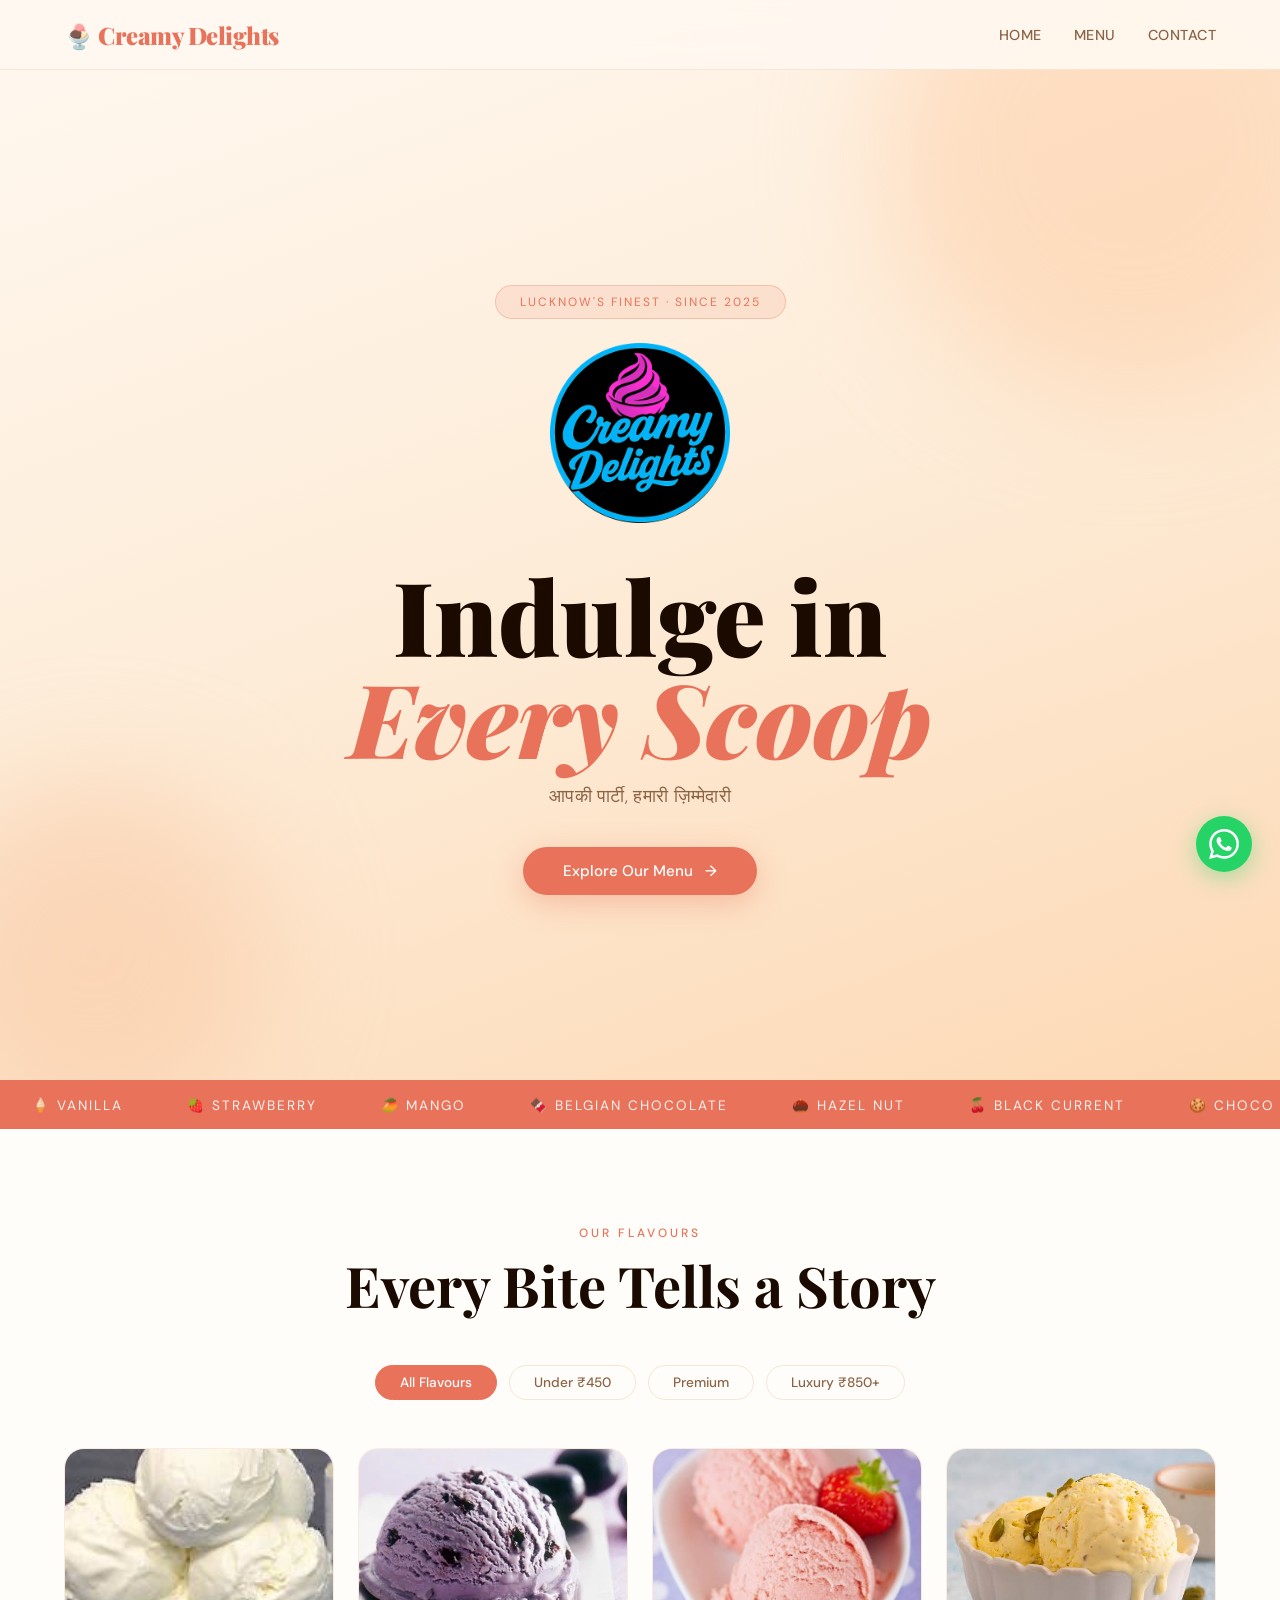
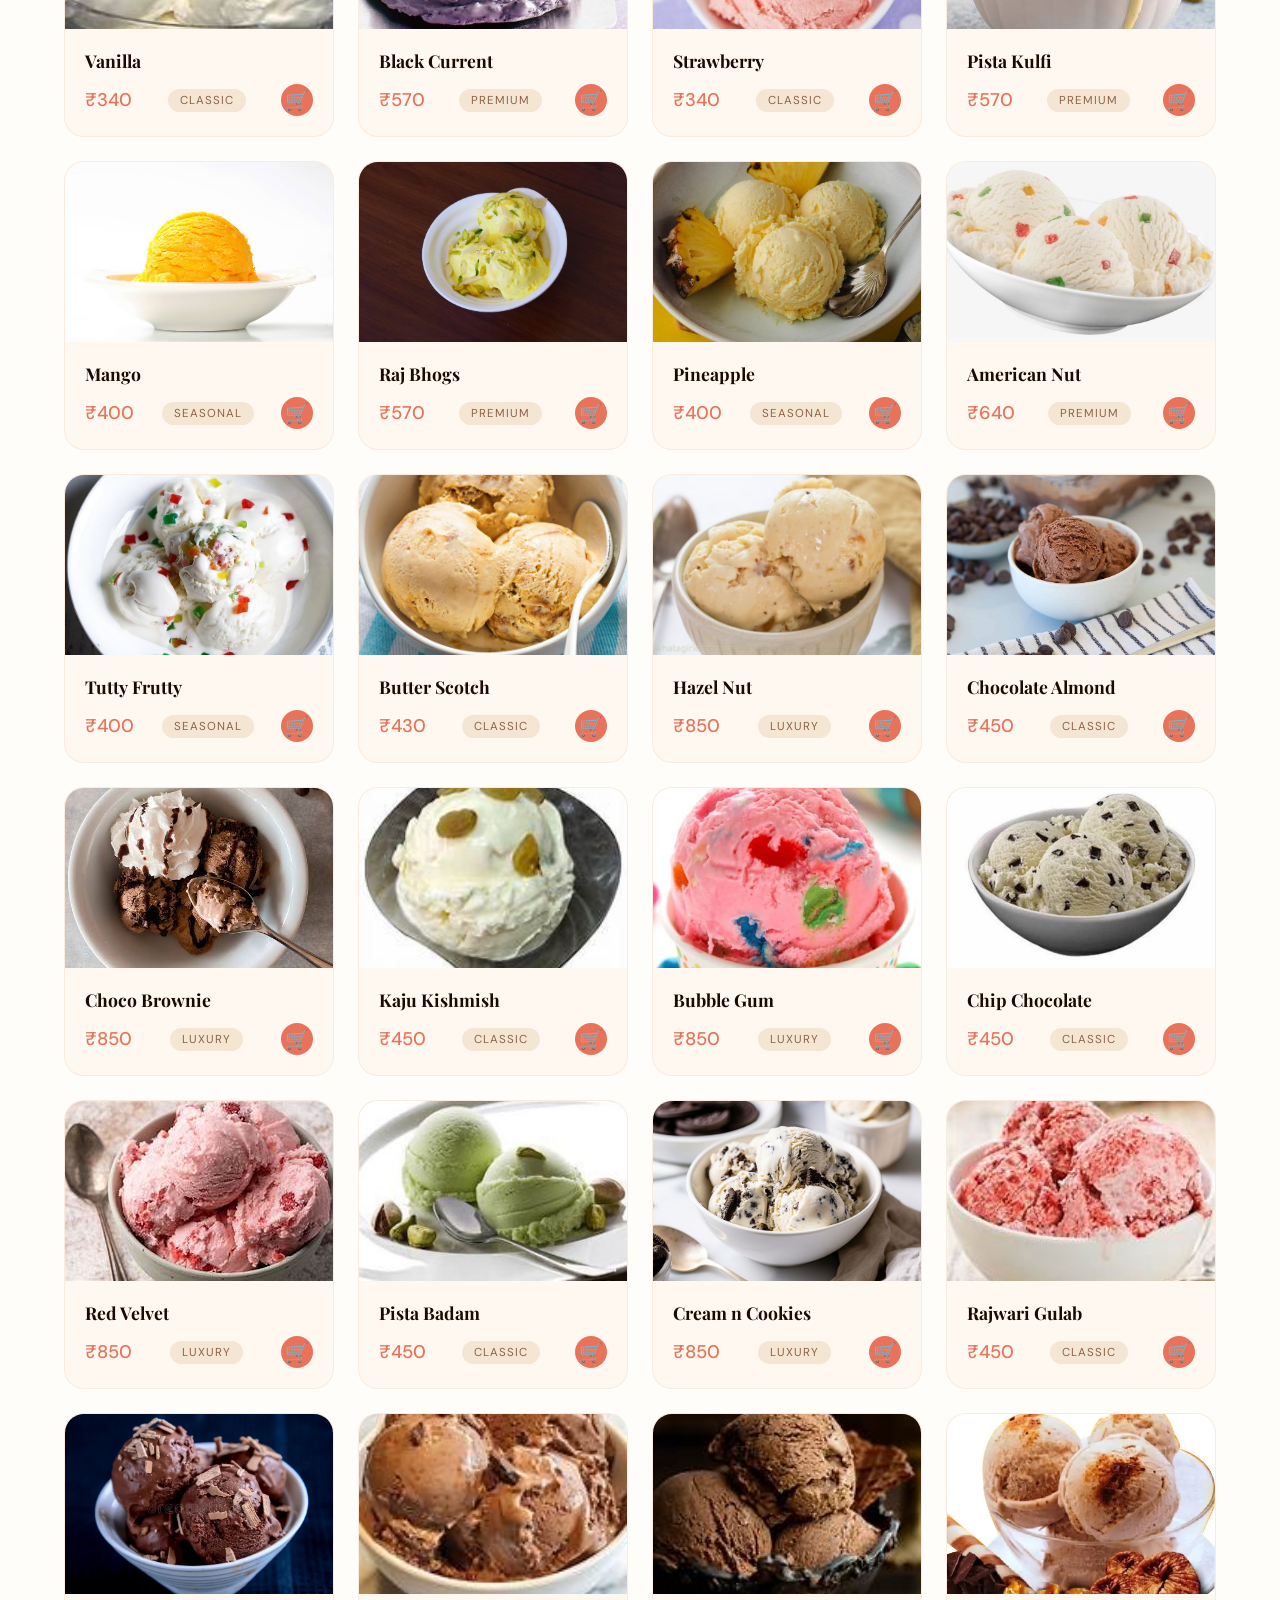
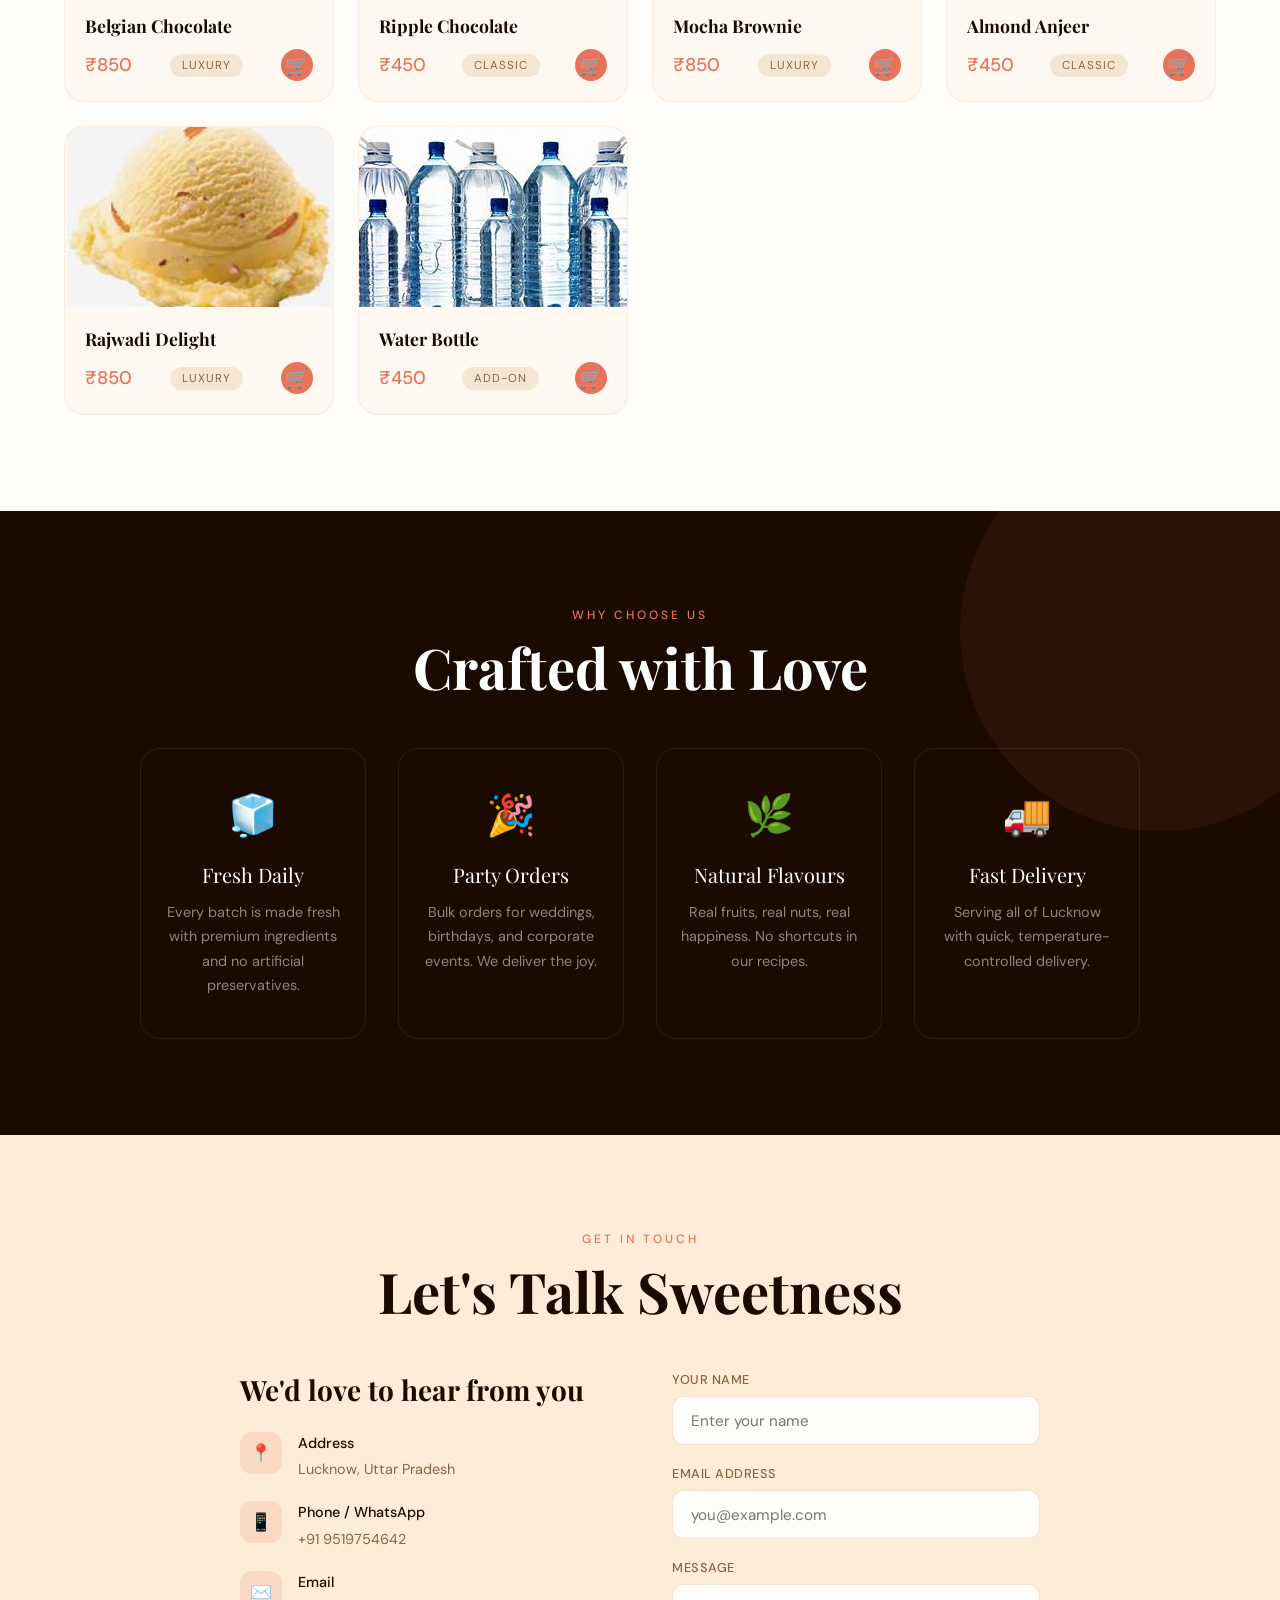
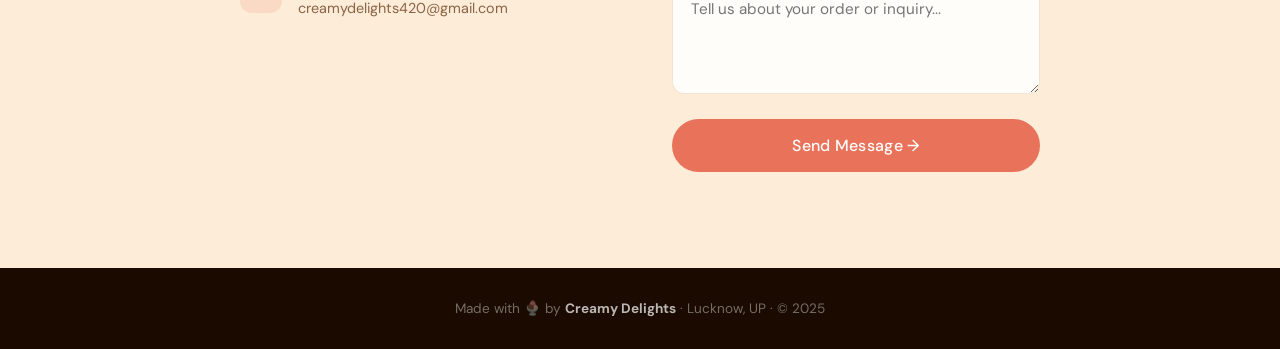
==== creamy_delights_website.html @ 6dd1a3fa "issue-fix" ====
<!DOCTYPE html>
<html lang="hi">

<head>
  <meta charset="UTF-8">
  <meta name="viewport" content="width=device-width, initial-scale=1.0">
  <title>Creamy Delights</title>
  <link
    href="https://fonts.googleapis.com/css2?family=Playfair+Display:wght@400;700;900&family=DM+Sans:wght@300;400;500&display=swap"
    rel="stylesheet">
  <style>
    * {
      margin: 0;
      padding: 0;
      box-sizing: border-box
    }

    :root {
      --cream: #FFF8F0;
      --blush: #FDECD8;
      --rose: #E8735A;
      --deep: #1A0A00;
      --gold: #C97B3F;
      --soft: #F5E6D3;
      --muted: #8B6347;
      --white: #FFFDF9;
    }

    html {
      scroll-behavior: smooth
    }

    body {
      font-family: 'DM Sans', sans-serif;
      background: var(--cream);
      color: var(--deep);
      overflow-x: hidden
    }

    /* NAV */
    nav {
      position: fixed;
      top: 0;
      left: 0;
      right: 0;
      z-index: 100;
      padding: 0 5%;
      background: rgba(255, 248, 240, 0.92);
      backdrop-filter: blur(12px);
      border-bottom: 1px solid rgba(201, 123, 63, 0.15);
      display: flex;
      align-items: center;
      justify-content: space-between;
      height: 70px;
      transition: .3s
    }

    .nav-logo {
      font-family: 'Playfair Display', serif;
      font-size: 1.5rem;
      font-weight: 900;
      color: var(--rose);
      letter-spacing: -0.5px
    }

    .nav-logo span {
      color: var(--gold)
    }

    .nav-links {
      display: flex;
      gap: 2rem;
      list-style: none
    }

    .nav-links a {
      text-decoration: none;
      color: var(--muted);
      font-size: .9rem;
      font-weight: 500;
      letter-spacing: .5px;
      text-transform: uppercase;
      transition: .2s;
      position: relative
    }

    .nav-links a::after {
      content: '';
      position: absolute;
      bottom: -4px;
      left: 0;
      width: 0;
      height: 2px;
      background: var(--rose);
      transition: .3s
    }

    .nav-links a:hover::after {
      width: 100%
    }

    .nav-links a:hover {
      color: var(--rose)
    }

    .burger {
      display: none;
      flex-direction: column;
      gap: 5px;
      cursor: pointer;
      padding: 4px
    }

    .burger .menu-toggle {
      font-size: 24px;
    }

    /* HERO */
    .hero {
      min-height: 120vh;
      display: flex;
      align-items: center;
      justify-content: center;
      position: relative;
      overflow: hidden;
      background: linear-gradient(160deg, var(--cream) 0%, var(--blush) 50%, #FDD9B5 100%)
    }

    .logo-img {
      height: 180px;
      width: 180px;
    }

    .hero-blob {
      position: absolute;
      border-radius: 50%;
      filter: blur(60px);
      opacity: .5;
      pointer-events: none
    }

    .blob1 {
      width: 500px;
      height: 500px;
      background: #FECBA1;
      top: -100px;
      right: -100px
    }

    .blob2 {
      width: 350px;
      height: 350px;
      background: #F9C5A0;
      bottom: -50px;
      left: -80px
    }

    .hero-content {
      text-align: center;
      position: relative;
      top: 50px;
      z-index: 2;
      padding: 2rem
    }

    .menu-img {
      height: 180px;
      width: 100%;
      object-fit: cover;
      object-position: center;
    }

    .hero-badge {
      display: inline-block;
      background: rgba(232, 115, 90, .12);
      border: 1px solid rgba(232, 115, 90, .3);
      color: var(--rose);
      font-size: .75rem;
      letter-spacing: 2px;
      text-transform: uppercase;
      padding: .5rem 1.5rem;
      border-radius: 50px;
      margin-bottom: 1.5rem
    }

    .hero h1 {
      font-family: 'Playfair Display', serif;
      font-size: clamp(3rem, 8vw, 6.5rem);
      font-weight: 900;
      line-height: 1;
      color: var(--deep);
      margin-bottom: 1rem
    }

    .hero h1 em {
      color: var(--rose);
      font-style: italic
    }

    .hero-tagline {
      font-size: 1.1rem;
      color: var(--muted);
      margin-bottom: 2.5rem;
      font-weight: 300;
      letter-spacing: .3px
    }

    .hero-cta {
      display: inline-flex;
      align-items: center;
      gap: .75rem;
      background: var(--rose);
      color: #fff;
      padding: .9rem 2.5rem;
      border-radius: 50px;
      text-decoration: none;
      font-weight: 500;
      font-size: .95rem;
      transition: .3s;
      box-shadow: 0 8px 30px rgba(232, 115, 90, .35)
    }

    .hero-cta:hover {
      transform: translateY(-2px);
      box-shadow: 0 12px 40px rgba(232, 115, 90, .45)
    }

    .hero-cta .arrow {
      transition: .3s
    }

    .hero-cta:hover .arrow {
      transform: translateX(4px)
    }

    .hero-icon {
      font-size: 5rem;
      margin-bottom: 1rem;
      display: block
    }

    /* SCROLL MARQUEE */
    .marquee-wrap {
      background: var(--rose);
      padding: 14px 0;
      overflow: hidden;
      white-space: nowrap
    }

    .marquee-track {
      display: inline-block;
      animation: marquee 20s linear infinite
    }

    .marquee-track span {
      color: #fff;
      font-size: .85rem;
      letter-spacing: 2px;
      text-transform: uppercase;
      margin: 0 2rem;
      opacity: .9
    }

    @keyframes marquee {
      0% {
        transform: translateX(0)
      }

      100% {
        transform: translateX(-50%)
      }
    }

    /* SECTION HEADERS */
    .section-header {
      text-align: center;
      margin-bottom: 3rem;
      padding: 0 1rem
    }

    .section-label {
      font-size: .75rem;
      letter-spacing: 3px;
      text-transform: uppercase;
      color: var(--rose);
      font-weight: 500;
      margin-bottom: .75rem;
      display: block
    }

    .section-title {
      font-family: 'Playfair Display', serif;
      font-size: clamp(2rem, 5vw, 3.5rem);
      font-weight: 700;
      color: var(--deep);
      line-height: 1.15
    }

    /* MENU */
    .menu-section {
      padding: 6rem 5%;
      background: var(--white)
    }

    .price-filter {
      display: flex;
      gap: .75rem;
      justify-content: center;
      flex-wrap: wrap;
      margin-bottom: 3rem
    }

    .filter-btn {
      padding: .5rem 1.5rem;
      border-radius: 50px;
      border: 1.5px solid var(--soft);
      background: transparent;
      cursor: pointer;
      font-family: 'DM Sans', sans-serif;
      font-size: .85rem;
      color: var(--muted);
      transition: .25s;
      font-weight: 500
    }

    .filter-btn.active,
    .filter-btn:hover {
      background: var(--rose);
      border-color: var(--rose);
      color: #fff
    }

    .menu-grid {
      display: grid;
      grid-template-columns: repeat(auto-fill, minmax(240px, 1fr));
      gap: 1.5rem
    }

    .menu-card {
      background: var(--cream);
      border-radius: 20px;
      overflow: hidden;
      transition: .35s;
      border: 1px solid rgba(201, 123, 63, .1);
      cursor: pointer;
      position: relative
    }

    .menu-card:hover {
      transform: translateY(-6px);
      box-shadow: 0 20px 50px rgba(26, 10, 0, .1);
      border-color: rgba(232, 115, 90, .3)
    }

    .card-img {
      width: 100%;
      height: 180px;
      object-fit: cover;
      display: block;
      background: linear-gradient(135deg, var(--blush), #FECBA1)
    }

    .card-img-placeholder {
      width: 100%;
      height: 180px;
      display: flex;
      align-items: center;
      justify-content: center;
      font-size: 4rem;
      background: linear-gradient(135deg, var(--blush), #FECBA1)
    }

    .card-body {
      padding: 1.25rem
    }

    .card-name {
      font-family: 'Playfair Display', serif;
      font-size: 1.1rem;
      font-weight: 700;
      color: var(--deep);
      margin-bottom: .35rem
    }

    .card-footer {
      display: flex;
      align-items: center;
      justify-content: space-between;
      margin-top: .75rem
    }

    .card-price {
      font-size: 1.15rem;
      font-weight: 500;
      color: var(--rose)
    }

    .card-tag {
      font-size: .72rem;
      letter-spacing: 1px;
      text-transform: uppercase;
      color: var(--muted);
      padding: .25rem .75rem;
      background: var(--soft);
      border-radius: 20px
    }

    .add-btn {
      width: 32px;
      height: 32px;
      border-radius: 50%;
      background: var(--rose);
      border: none;
      cursor: pointer;
      display: flex;
      align-items: center;
      justify-content: center;
      color: #fff;
      font-size: 1.2rem;
      transition: .2s;
      flex-shrink: 0
    }

    .add-btn:hover {
      background: var(--gold);
      transform: scale(1.1)
    }

    /* WHY US */
    .why-section {
      padding: 6rem 5%;
      background: var(--deep);
      position: relative;
      overflow: hidden
    }

    .why-section::before {
      content: '';
      position: absolute;
      top: -80px;
      right: -80px;
      width: 400px;
      height: 400px;
      border-radius: 50%;
      background: rgba(232, 115, 90, .08)
    }

    .why-grid {
      display: grid;
      grid-template-columns: repeat(auto-fit, minmax(220px, 1fr));
      gap: 2rem;
      max-width: 1000px;
      margin: 0 auto
    }

    .why-card {
      text-align: center;
      padding: 2.5rem 1.5rem;
      border: 1px solid rgba(255, 255, 255, .08);
      border-radius: 20px;
      transition: .3s
    }

    .why-card:hover {
      background: rgba(255, 255, 255, .04);
      border-color: rgba(232, 115, 90, .3)
    }

    .why-icon {
      font-size: 2.5rem;
      margin-bottom: 1.25rem;
      display: block
    }

    .why-title {
      font-family: 'Playfair Display', serif;
      font-size: 1.25rem;
      color: #fff;
      margin-bottom: .75rem
    }

    .why-desc {
      font-size: .9rem;
      color: rgba(255, 255, 255, .5);
      line-height: 1.7
    }

    .why-section .section-label {
      color: var(--rose)
    }

    .why-section .section-title {
      color: #fff
    }

    /* CONTACT */
    .contact-section {
      padding: 6rem 5%;
      background: var(--blush)
    }

    .contact-inner {
      max-width: 800px;
      margin: 0 auto;
      display: grid;
      grid-template-columns: 1fr 1fr;
      gap: 4rem;
      align-items: start
    }

    .contact-info h3 {
      font-family: 'Playfair Display', serif;
      font-size: 1.75rem;
      color: var(--deep);
      margin-bottom: 1.5rem
    }

    .contact-item {
      display: flex;
      align-items: flex-start;
      gap: 1rem;
      margin-bottom: 1.25rem
    }

    .contact-icon {
      width: 42px;
      height: 42px;
      border-radius: 12px;
      background: rgba(232, 115, 90, .15);
      display: flex;
      align-items: center;
      justify-content: center;
      font-size: 1.1rem;
      flex-shrink: 0
    }

    .contact-text {
      font-size: .9rem;
      color: var(--muted);
      line-height: 1.6
    }

    .contact-text strong {
      display: block;
      color: var(--deep);
      font-weight: 500;
      margin-bottom: .2rem
    }

    .form-group {
      margin-bottom: 1.25rem
    }

    .form-group label {
      display: block;
      font-size: .8rem;
      letter-spacing: .5px;
      text-transform: uppercase;
      color: var(--muted);
      font-weight: 500;
      margin-bottom: .5rem
    }

    .form-group input,
    .form-group textarea {
      width: 100%;
      padding: .85rem 1.1rem;
      border: 1.5px solid rgba(201, 123, 63, .2);
      border-radius: 12px;
      font-family: 'DM Sans', sans-serif;
      font-size: .95rem;
      background: var(--white);
      color: var(--deep);
      outline: none;
      transition: .2s;
      resize: vertical
    }

    .form-group input:focus,
    .form-group textarea:focus {
      border-color: var(--rose);
      box-shadow: 0 0 0 3px rgba(232, 115, 90, .1)
    }

    .form-group textarea {
      min-height: 110px
    }

    .submit-btn {
      width: 100%;
      padding: 1rem;
      background: var(--rose);
      color: #fff;
      border: none;
      border-radius: 50px;
      font-family: 'DM Sans', sans-serif;
      font-size: 1rem;
      font-weight: 500;
      cursor: pointer;
      transition: .3s;
      letter-spacing: .3px
    }

    .submit-btn:hover {
      background: var(--gold);
      transform: translateY(-1px);
      box-shadow: 0 8px 25px rgba(201, 123, 63, .35)
    }

    /* FOOTER */
    footer {
      background: var(--deep);
      color: rgba(255, 255, 255, .4);
      text-align: center;
      padding: 2rem;
      font-size: .85rem
    }

    footer strong {
      color: rgba(255, 255, 255, .7)
    }

    /* WHATSAPP FLOAT */
    .wa-float {
      position: fixed;
      bottom: 28px;
      right: 28px;
      z-index: 200;
      width: 56px;
      height: 56px;
      border-radius: 50%;
      background: #25D366;
      display: flex;
      align-items: center;
      justify-content: center;
      text-decoration: none;
      box-shadow: 0 6px 25px rgba(37, 211, 102, .4);
      transition: .3s
    }

    .wa-float:hover {
      transform: scale(1.1);
      box-shadow: 0 10px 35px rgba(37, 211, 102, .5)
    }

    .wa-float svg {
      width: 30px;
      height: 30px;
      fill: #fff
    }

    /* MOBILE */
    @media(max-width:768px) {

      .menu-toggle {
        display: block;
        /* show burger */
      }

      .nav-links {
        display: none;
        flex-direction: column;
        background: #111;
        position: absolute;
        top: 80px;
        padding: 10px 0;
        right: 0;
        width: 100%;
        text-align: center;
      }

      /* .nav-links a {
        padding: 4px;
        border-top: 1px solid #222;
      } */

      .nav-links.active {
        display: flex;
        /* show when clicked */
      }

      .burger {
        display: flex
      }

      .nav-links.open {
        display: flex;
        /* show when clicked */
      }

      .menu-img {
        height: 160px;
      }

      .nav-links {
        display: none;
        /* flex-direction: column; */
        background: #fdc18f;
        position: absolute;
        top: 70px;
        padding: 10px 0px;
        right: 0;
        width: 100%;
        text-align: center;
      }

      .card-tag {
        display: none;
      }

      .hero-content {
        top: 10px;
      }

      .hero {
        min-height: 90vh;
      }

      .nav-links a {
        padding: auto;
      }

      .hero h1 {
        font-size: 2.2rem
      }

      .contact-inner {
        grid-template-columns: 1fr;
        gap: 2.5rem
      }

      .logo-img {
        height: 140px;
        width: 140px;
      }

      .menu-grid {
        grid-template-columns: repeat(auto-fill, minmax(160px, 1fr));
        gap: 1rem
      }

      .card-img,
      .card-img-placeholder {
        height: 140px
      }

      .why-grid {
        grid-template-columns: 1fr 1fr
      }
    }

    @media(max-width:480px) {
      .menu-grid {
        grid-template-columns: 1fr 1fr
      }

      .why-grid {
        grid-template-columns: 1fr
      }

      nav {
        padding: 0 4%
      }
    }
  </style>
</head>

<body>

  <!-- NAV -->
  <nav>
    <div class="nav-logo">🍨 Creamy Delights</div>
    <div class="nav-links" id="navLinks">
      <a href="#" onclick="toggleNav()">Home</a>
      <a href="#menu" onclick="toggleNav()">Menu</a>
      <a href="#contact" onclick="toggleNav()">Contact</a>
    </div>
    <div class="burger" id="burger" onclick="toggleNav()">
      <div class="menu-toggle">☰</div>
    </div>
  </nav>

  <!-- HERO -->
  <section class="hero" id="top">
    <div class="hero-blob blob1"></div>
    <div class="hero-blob blob2"></div>
    <div class="hero-content">
      <div class="hero-badge">Lucknow's Finest · Since 2025</div>
      <span class="hero-icon"><img class="logo-img" src="images/logo.png" alt="logo"></span>
      <h1>Indulge in<br><em>Every Scoop</em></h1>
      <p class="hero-tagline">आपकी पार्टी, हमारी ज़िम्मेदारी</p>
      <a href="#menu" class="hero-cta">Explore Our Menu <span class="arrow">→</span></a>
    </div>
  </section>

  <!-- MARQUEE -->
  <div class="marquee-wrap">
    <div class="marquee-track">
      <span>🍦 Vanilla</span><span>🍓 Strawberry</span><span>🥭 Mango</span><span>🍫 Belgian Chocolate</span><span>🌰
        Hazel Nut</span><span>🍒 Black Current</span><span>🍪 Choco Brownie</span><span>✨ Red Velvet</span>
      <span>🍦 Vanilla</span><span>🍓 Strawberry</span><span>🥭 Mango</span><span>🍫 Belgian Chocolate</span><span>🌰
        Hazel Nut</span><span>🍒 Black Current</span><span>🍪 Choco Brownie</span><span>✨ Red Velvet</span>
    </div>
  </div>

  <!-- MENU -->
  <section class="menu-section" id="menu">
    <div class="section-header">
      <span class="section-label">Our Flavours</span>
      <h2 class="section-title">Every Bite Tells a Story</h2>
    </div>
    <div class="price-filter">
      <button class="filter-btn active" onclick="filterMenu('all',this)">All Flavours</button>
      <button class="filter-btn" onclick="filterMenu('budget',this)">Under ₹450</button>
      <button class="filter-btn" onclick="filterMenu('premium',this)">Premium</button>
      <button class="filter-btn" onclick="filterMenu('luxury',this)">Luxury ₹850+</button>
    </div>
    <div class="menu-grid" id="menuGrid"></div>
  </section>

  <!-- WHY -->
  <section class="why-section">
    <div class="section-header">
      <span class="section-label">Why Choose Us</span>
      <h2 class="section-title">Crafted with Love</h2>
    </div>
    <div class="why-grid">
      <div class="why-card"><span class="why-icon">🧊</span>
        <div class="why-title">Fresh Daily</div>
        <p class="why-desc">Every batch is made fresh with premium ingredients and no artificial preservatives.</p>
      </div>
      <div class="why-card"><span class="why-icon">🎉</span>
        <div class="why-title">Party Orders</div>
        <p class="why-desc">Bulk orders for weddings, birthdays, and corporate events. We deliver the joy.</p>
      </div>
      <div class="why-card"><span class="why-icon">🌿</span>
        <div class="why-title">Natural Flavours</div>
        <p class="why-desc">Real fruits, real nuts, real happiness. No shortcuts in our recipes.</p>
      </div>
      <div class="why-card"><span class="why-icon">🚚</span>
        <div class="why-title">Fast Delivery</div>
        <p class="why-desc">Serving all of Lucknow with quick, temperature-controlled delivery.</p>
      </div>
    </div>
  </section>

  <!-- CONTACT -->
  <section class="contact-section" id="contact">
    <div class="section-header">
      <span class="section-label">Get in Touch</span>
      <h2 class="section-title">Let's Talk Sweetness</h2>
    </div>
    <div class="contact-inner">
      <div class="contact-info">
        <h3>We'd love to hear from you</h3>
        <div class="contact-item">
          <div class="contact-icon">📍</div>
          <div class="contact-text"><strong>Address</strong>Lucknow, Uttar Pradesh</div>
        </div>
        <div class="contact-item">
          <div class="contact-icon">📱</div>
          <div class="contact-text"><strong>Phone / WhatsApp</strong>+91 9519754642</div>
        </div>
        <div class="contact-item">
          <div class="contact-icon">✉️</div>
          <div class="contact-text"><strong>Email</strong>creamydelights420@gmail.com</div>
        </div>
      </div>
      <div class="contact-form-wrap">
        <div class="form-group"><label>Your Name</label><input type="text" placeholder="Enter your name"></div>
        <div class="form-group"><label>Email Address</label><input type="email" placeholder="you@example.com"></div>
        <div class="form-group"><label>Message</label><textarea
            placeholder="Tell us about your order or inquiry..."></textarea></div>
        <button class="submit-btn" onclick="handleSubmit()">Send Message →</button>
      </div>
    </div>
  </section>

  <!-- FOOTER -->
  <footer>
    <p>Made with 🍨 by <strong>Creamy Delights</strong> · Lucknow, UP · © 2025</p>
  </footer>

  <!-- WHATSAPP -->
  <a href="https://wa.me/919519754642" target="_blank" class="wa-float" title="Chat on WhatsApp">
    <svg viewBox="0 0 24 24" xmlns="http://www.w3.org/2000/svg">
      <path
        d="M17.472 14.382c-.297-.149-1.758-.867-2.03-.967-.273-.099-.471-.148-.67.15-.197.297-.767.966-.94 1.164-.173.199-.347.223-.644.075-.297-.15-1.255-.463-2.39-1.475-.883-.788-1.48-1.761-1.653-2.059-.173-.297-.018-.458.13-.606.134-.133.298-.347.446-.52.149-.174.198-.298.298-.497.099-.198.05-.371-.025-.52-.075-.149-.669-1.612-.916-2.207-.242-.579-.487-.5-.669-.51-.173-.008-.371-.01-.57-.01-.198 0-.52.074-.792.372-.272.297-1.04 1.016-1.04 2.479 0 1.462 1.065 2.875 1.213 3.074.149.198 2.096 3.2 5.077 4.487.709.306 1.262.489 1.694.625.712.227 1.36.195 1.871.118.571-.085 1.758-.719 2.006-1.413.248-.694.248-1.289.173-1.413-.074-.124-.272-.198-.57-.347m-5.421 7.403h-.004a9.87 9.87 0 01-5.031-1.378l-.361-.214-3.741.982.998-3.648-.235-.374a9.86 9.86 0 01-1.51-5.26c.001-5.45 4.436-9.884 9.888-9.884 2.64 0 5.122 1.03 6.988 2.898a9.825 9.825 0 012.893 6.994c-.003 5.45-4.437 9.884-9.885 9.884m8.413-18.297A11.815 11.815 0 0012.05 0C5.495 0 .16 5.335.157 11.892c0 2.096.547 4.142 1.588 5.945L.057 24l6.305-1.654a11.882 11.882 0 005.683 1.448h.005c6.554 0 11.89-5.335 11.893-11.893a11.821 11.821 0 00-3.48-8.413z" />
    </svg>
  </a>

  <script>
    const menuItems = [
      { name: 'Vanilla', price: 340, image: 'images/Vanilla.jpg', tag: 'Classic' },
      { name: 'Black Current', price: 570, image: 'images/BlackCurrent.jpeg', tag: 'Premium' },
      { name: 'Strawberry', price: 340, image: 'images/Strawberry.jpg', tag: 'Classic' },
      { name: 'Pista Kulfi', price: 570, image: 'images/Pista Kulfi.jpeg', tag: 'Premium' },
      { name: 'Mango', price: 400, image: 'images/mango.jpeg', tag: 'Seasonal' },
      { name: 'Raj Bhogs', price: 570, image: 'images/Raj Bhogs.jpeg', tag: 'Premium' },
      { name: 'Pineapple', price: 400, image: 'images/Pineapple.jpeg', tag: 'Seasonal' },
      { name: 'American Nut', price: 640, image: 'images/American Nut.jpeg', tag: 'Premium' },
      { name: 'Tutty Frutty', price: 400, image: 'images/Tutty Frutty.jpeg', tag: 'Seasonal' },
      { name: 'Butter Scotch', price: 430, image: 'images/Butter Scotch.jpeg', tag: 'Classic' },
      { name: 'Hazel Nut', price: 850, image: 'images/Hazel Nut.jpeg', tag: 'Luxury' },
      { name: 'Chocolate Almond', price: 450, image: 'images/Chocolate Almond.jpeg', tag: 'Classic' },
      { name: 'Choco Brownie', price: 850, image: 'images/Choco Brownie.jpeg', tag: 'Luxury' },
      { name: 'Kaju Kishmish', price: 450, image: 'images/Kaju Kishmish.jpg', tag: 'Classic' },
      { name: 'Bubble Gum', price: 850, image: 'images/Bubble Gum.jpeg', tag: 'Luxury' },
      { name: 'Chip Chocolate', price: 450, image: 'images/Chip Chocolate.jpeg', tag: 'Classic' },
      { name: 'Red Velvet', price: 850, image: 'images/Red Velvet.jpg', tag: 'Luxury' },
      { name: 'Pista Badam', price: 450, image: 'images/Pista Badam.jpeg', tag: 'Classic' },
      { name: 'Cream n Cookies', price: 850, image: 'images/Cream n Cookies.jpg', tag: 'Luxury' },
      { name: 'Rajwari Gulab', price: 450, image: 'images/Rajwari Gulab.jpg', tag: 'Classic' },
      { name: 'Belgian Chocolate', price: 850, image: 'images/Belgian Chocolate.webp', tag: 'Luxury' },
      { name: 'Ripple Chocolate', price: 450, image: 'images/Ripple Chocolate.jpg', tag: 'Classic' },
      { name: 'Mocha Brownie', price: 850, image: 'images/mocha Brownie.jpg', tag: 'Luxury' },
      { name: 'Almond Anjeer', price: 450, image: 'images/Almond Anjeer.webp', tag: 'Classic' },
      { name: 'Rajwadi Delight', price: 850, image: 'images/Rajwadi Delight.jpg', tag: 'Luxury' },
      { name: 'Water Bottle', price: 450, image: 'images/Water Bottle.jpg', tag: 'Add-on' },
    ];

    function renderMenu(items) {
      const g = document.getElementById('menuGrid');
      g.innerHTML = items.map(i => `
    <div class="menu-card">
      <div class="card-img-placeholder"><img class="menu-img" src="${i.image}" alt="${i.name}"></div>
      <div class="card-body">
        <div class="card-name">${i.name}</div>
        <div class="card-footer">
          <span class="card-price">₹${i.price}</span>
          <span class="card-tag">${i.tag}</span>
          <button class="add-btn" title="Add to order" onclick="openWhatsApp('${i.name}')">🛒</button>
        </div>
      </div>
    </div>
  `).join('');
    }

    function filterMenu(type, btn) {
      document.querySelectorAll('.filter-btn').forEach(b => b.classList.remove('active'));
      btn.classList.add('active');
      let filtered = menuItems;
      if (type === 'budget') filtered = menuItems.filter(i => i.price < 450);
      else if (type === 'premium') filtered = menuItems.filter(i => i.price >= 450 && i.price < 850);
      else if (type === 'luxury') filtered = menuItems.filter(i => i.price >= 850);
      renderMenu(filtered);
    }

    function toggleNav() {
      document.getElementById('navLinks').classList.toggle('open');
    }

    function handleSubmit() {
      const btn = document.querySelector('.submit-btn');
      btn.textContent = 'Message Sent! 🎉'; btn.style.background = '#25D366';
      setTimeout(() => { btn.textContent = 'Send Message →'; btn.style.background = ''; }, 3000);
    }

    renderMenu(menuItems);

    window.addEventListener('scroll', () => {
      const nav = document.querySelector('nav');
      nav.style.boxShadow = window.scrollY > 20 ? '0 4px 30px rgba(26,10,0,.08)' : 'none';
    });

    function openWhatsApp(name) {

      let message = `Hello, I want ${name} from Creamy Delights. Please let me know the details.`;
      let phoneNumber = "919519754642";

      let url = `https://wa.me/${phoneNumber}?text=${encodeURIComponent(message)}`;

      window.open(url, "_blank");
      
    }
  </script>
</body>

</html>
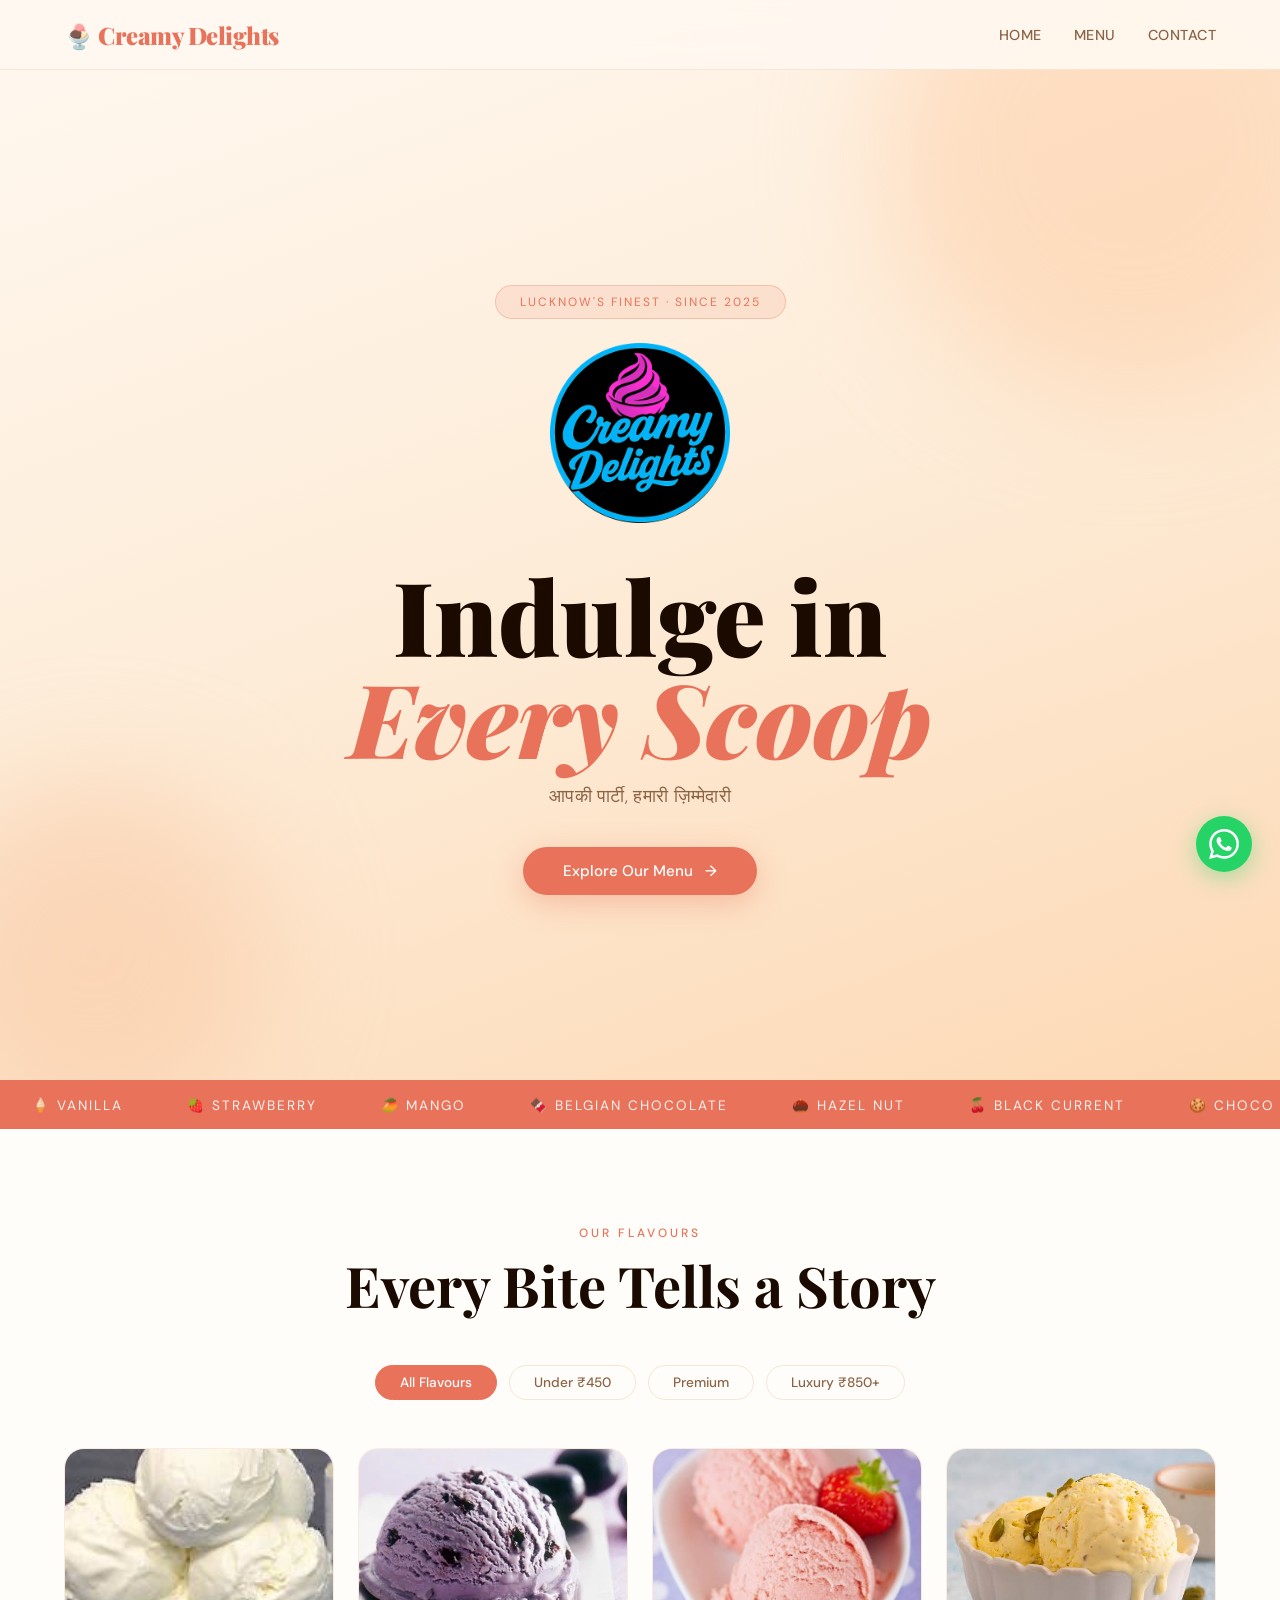
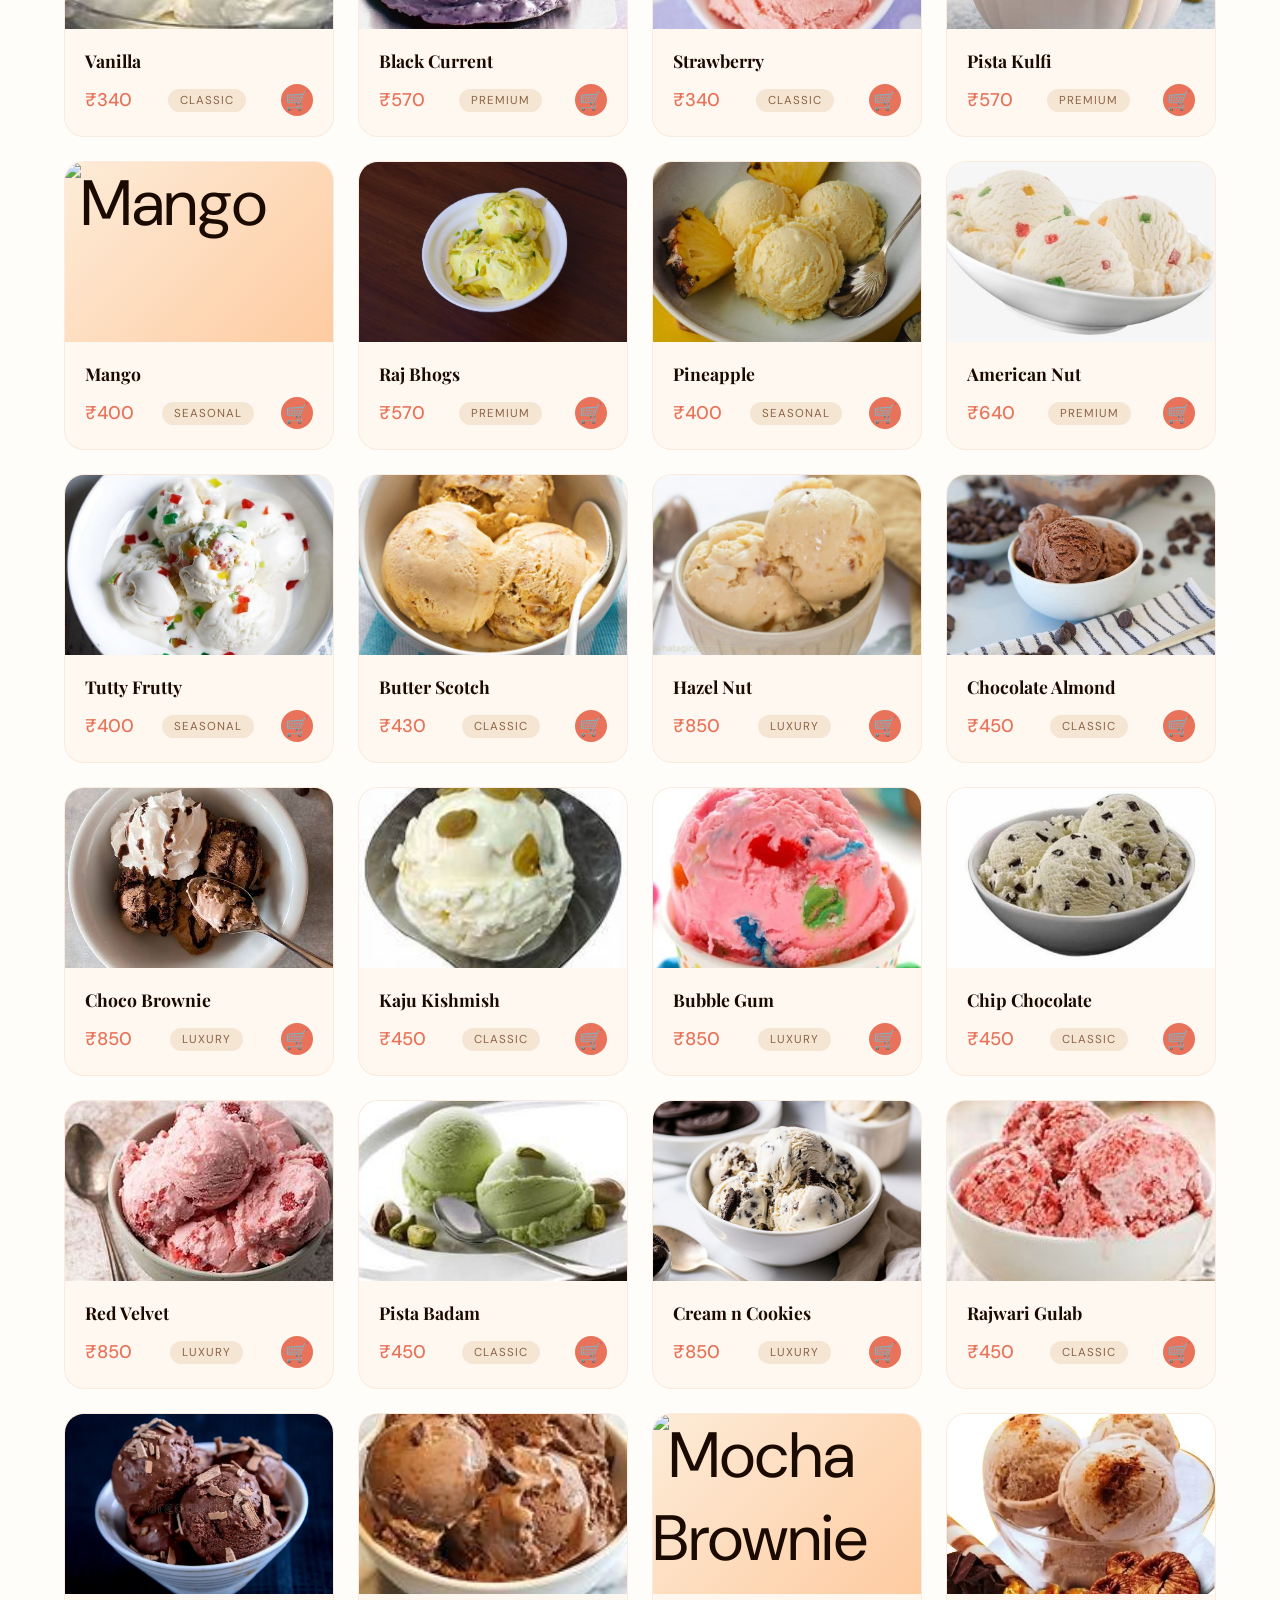
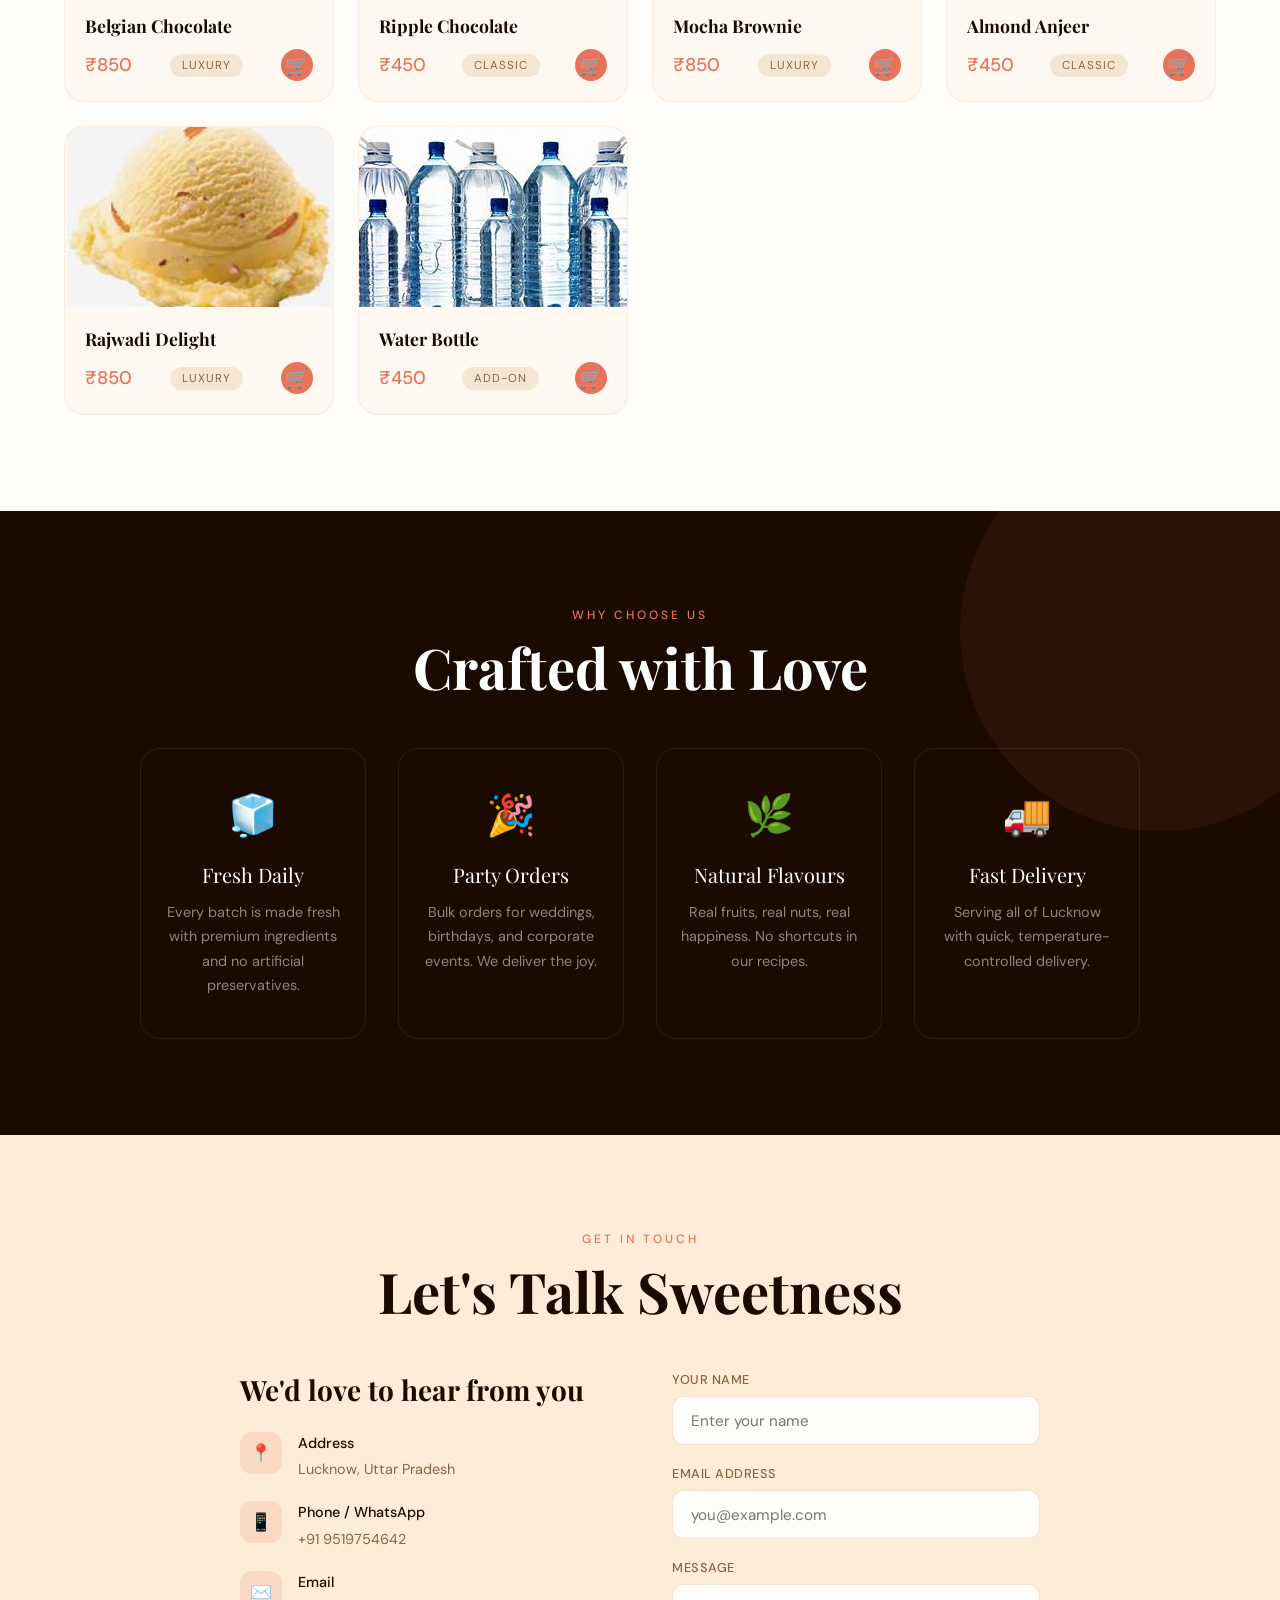
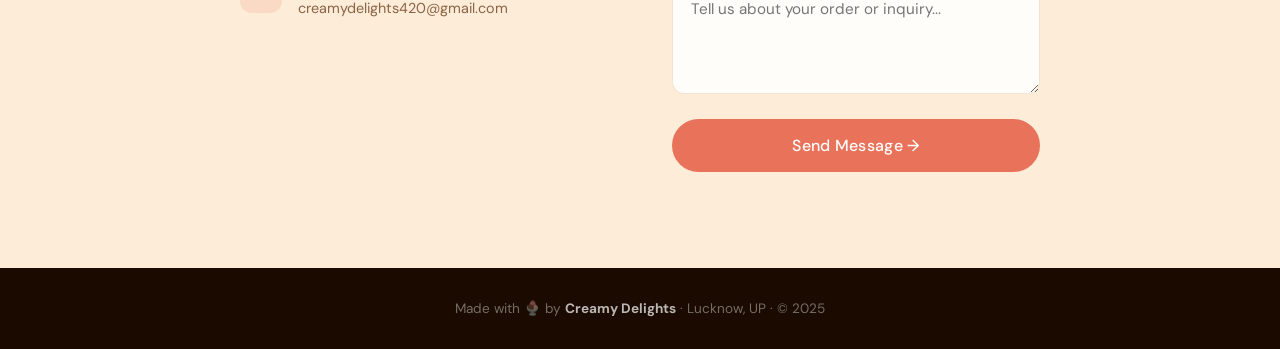
==== commit 8156138d: "name-changed" ====
--- a/creamy_delights_website.html
+++ b/creamy_delights_website.html
@@ -895,7 +895,7 @@
       { name: 'Black Current', price: 570, image: 'images/BlackCurrent.jpeg', tag: 'Premium' },
       { name: 'Strawberry', price: 340, image: 'images/Strawberry.jpg', tag: 'Classic' },
       { name: 'Pista Kulfi', price: 570, image: 'images/Pista Kulfi.jpeg', tag: 'Premium' },
-      { name: 'Mango', price: 400, image: 'images/mango.jpeg', tag: 'Seasonal' },
+      { name: 'Mango', price: 400, image: 'images/Mango.jpeg', tag: 'Seasonal' },
       { name: 'Raj Bhogs', price: 570, image: 'images/Raj Bhogs.jpeg', tag: 'Premium' },
       { name: 'Pineapple', price: 400, image: 'images/Pineapple.jpeg', tag: 'Seasonal' },
       { name: 'American Nut', price: 640, image: 'images/American Nut.jpeg', tag: 'Premium' },
@@ -913,7 +913,7 @@
       { name: 'Rajwari Gulab', price: 450, image: 'images/Rajwari Gulab.jpg', tag: 'Classic' },
       { name: 'Belgian Chocolate', price: 850, image: 'images/Belgian Chocolate.webp', tag: 'Luxury' },
       { name: 'Ripple Chocolate', price: 450, image: 'images/Ripple Chocolate.jpg', tag: 'Classic' },
-      { name: 'Mocha Brownie', price: 850, image: 'images/mocha Brownie.jpg', tag: 'Luxury' },
+      { name: 'Mocha Brownie', price: 850, image: 'images/Mocha Brownie.jpg', tag: 'Luxury' },
       { name: 'Almond Anjeer', price: 450, image: 'images/Almond Anjeer.webp', tag: 'Classic' },
       { name: 'Rajwadi Delight', price: 850, image: 'images/Rajwadi Delight.jpg', tag: 'Luxury' },
       { name: 'Water Bottle', price: 450, image: 'images/Water Bottle.jpg', tag: 'Add-on' },
@@ -951,9 +951,65 @@
     }
 
     function handleSubmit() {
+      const name = document.querySelector('input[type="text"]');
+      const email = document.querySelector('input[type="email"]');
+      const message = document.querySelector('textarea');
       const btn = document.querySelector('.submit-btn');
-      btn.textContent = 'Message Sent! 🎉'; btn.style.background = '#25D366';
-      setTimeout(() => { btn.textContent = 'Send Message →'; btn.style.background = ''; }, 3000);
+
+      let isValid = true;
+
+      // Reset previous errors
+      document.querySelectorAll(".error").forEach(el => el.remove());
+
+      // Name validation
+      if (name.value.trim() === "") {
+        showError(name, "Name is required");
+        isValid = false;
+      }
+
+      // Email validation
+      if (email.value.trim() === "") {
+        showError(email, "Email is required");
+        isValid = false;
+      }
+
+      // Message validation
+      if (message.value.trim() === "") {
+        showError(message, "Message cannot be empty");
+        isValid = false;
+      }
+
+      // If not valid → stop
+      if (!isValid) return;
+
+      // Success UI
+      btn.textContent = 'Message Sent! 🎉';
+      btn.style.background = '#25D366';
+
+      let fullMessage = `Hello, I am ${name}.\nEmail: ${email.value}\nMessage: ${message.value}`;
+      let phoneNumber = "919519754642";
+
+      let url = `https://wa.me/${phoneNumber}?text=${encodeURIComponent(fullMessage)}`;
+
+      window.open(url, "_blank");
+
+      setTimeout(() => {
+        btn.textContent = 'Send Message →';
+        btn.style.background = '';
+      }, 5000);
+    }
+
+
+    // Function to show error
+    function showError(input, message) {
+      const error = document.createElement("div");
+      error.className = "error";
+      error.style.color = "red";
+      error.style.fontSize = "12px";
+      error.style.marginTop = "5px";
+      error.textContent = message;
+
+      input.parentElement.appendChild(error);
     }
 
     renderMenu(menuItems);
@@ -971,7 +1027,6 @@
       let url = `https://wa.me/${phoneNumber}?text=${encodeURIComponent(message)}`;
 
       window.open(url, "_blank");
-      
     }
   </script>
 </body>
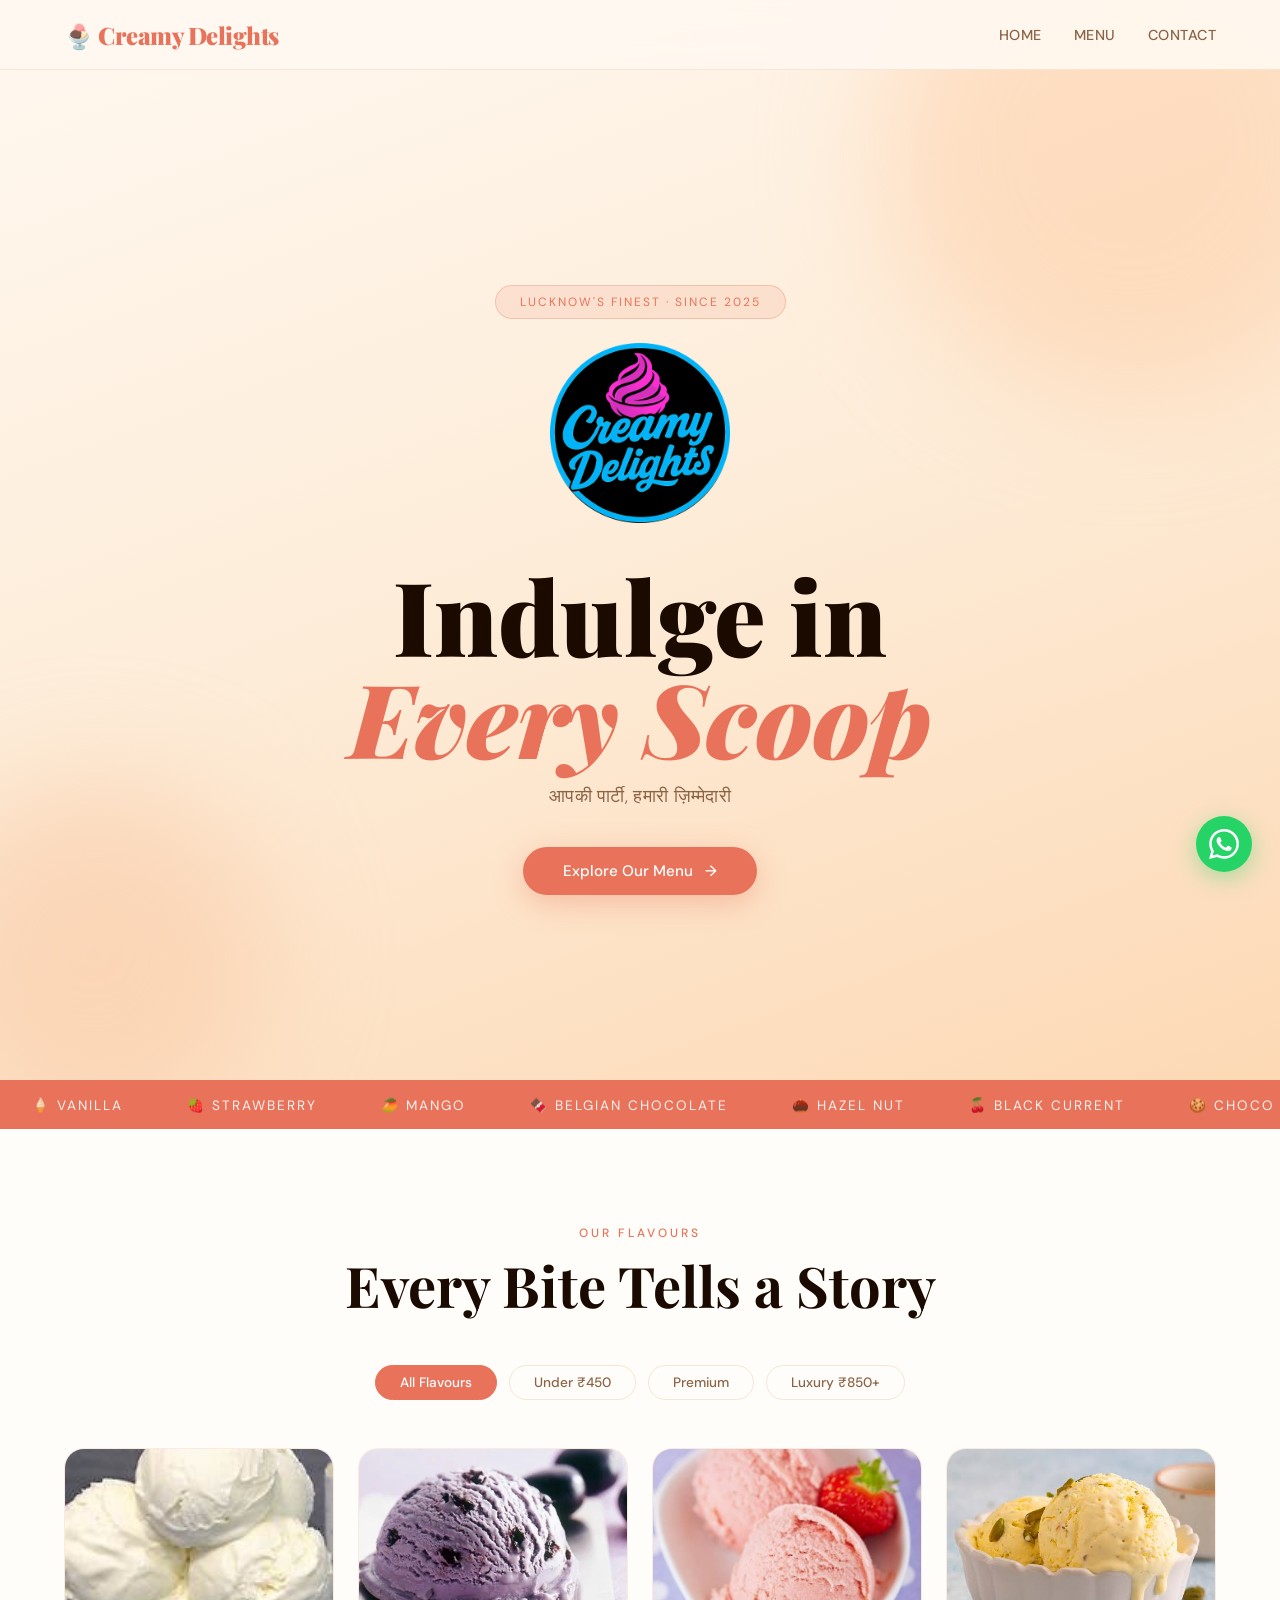
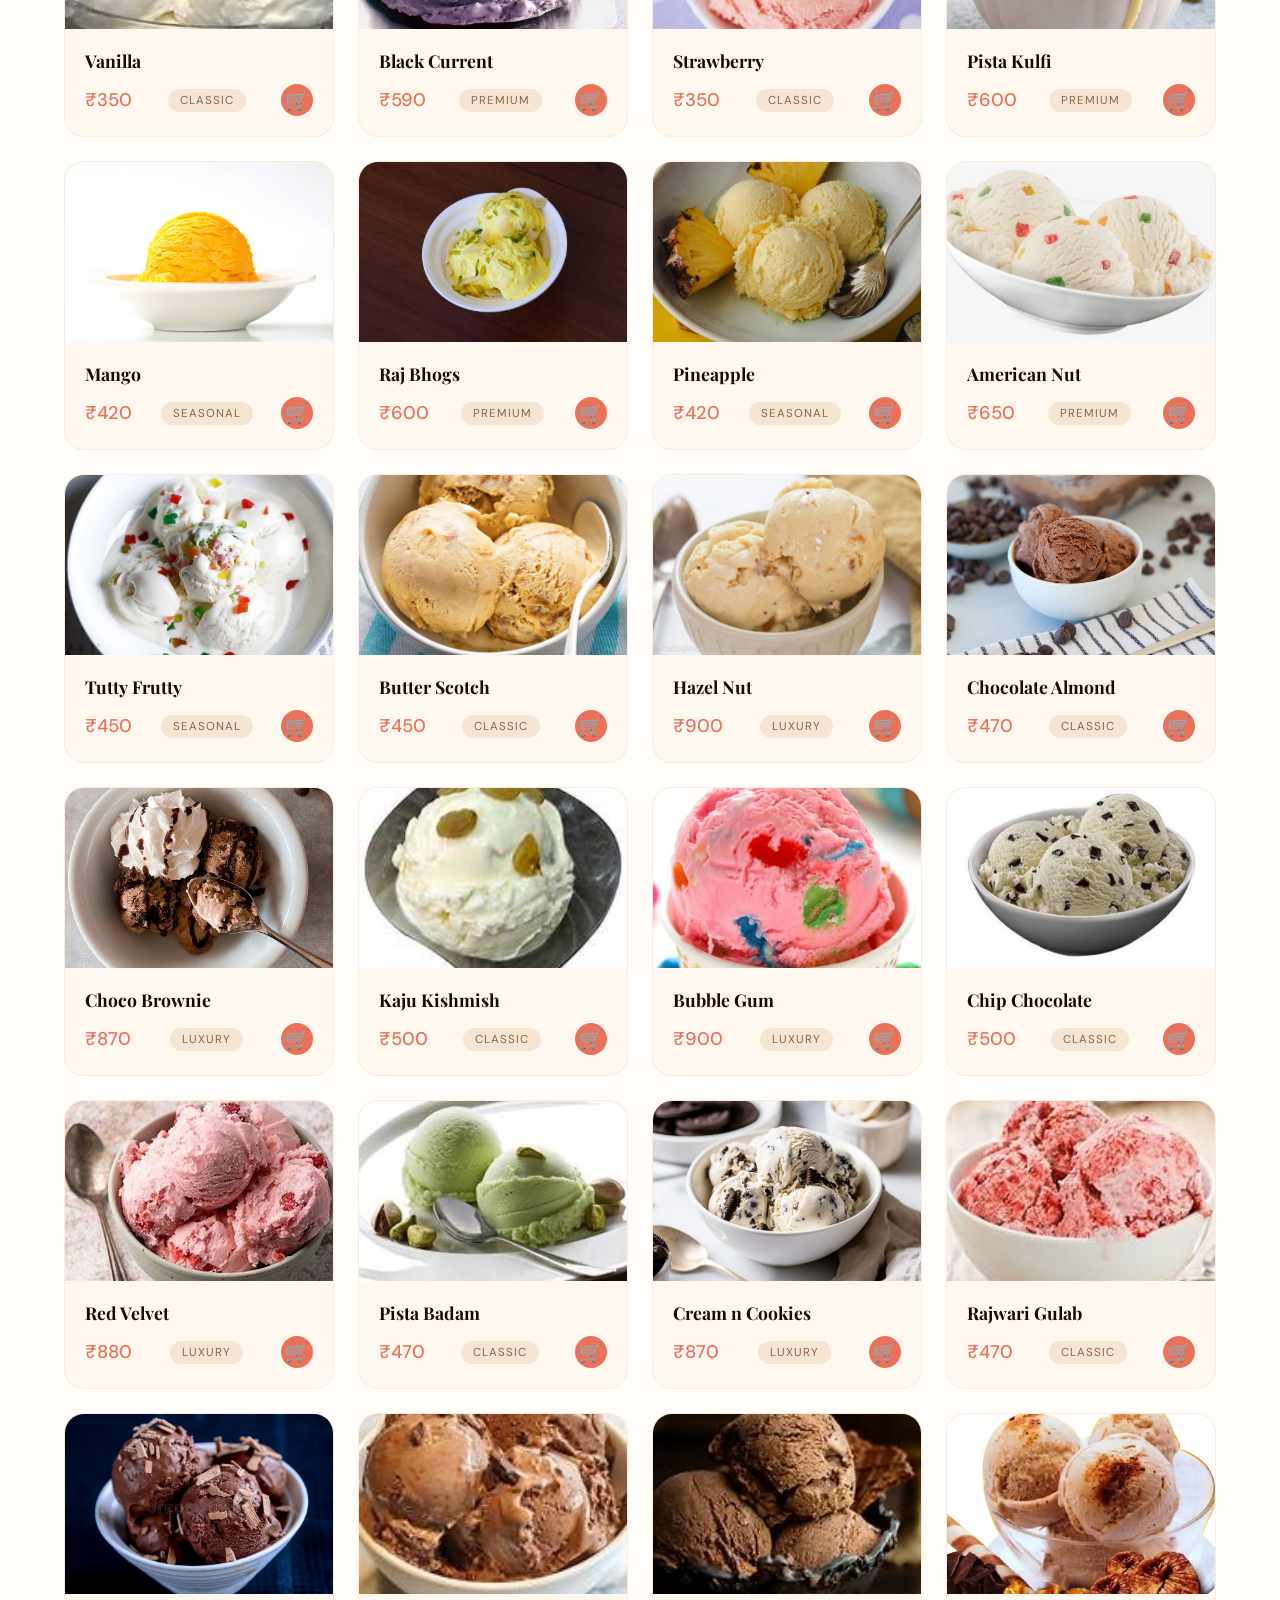
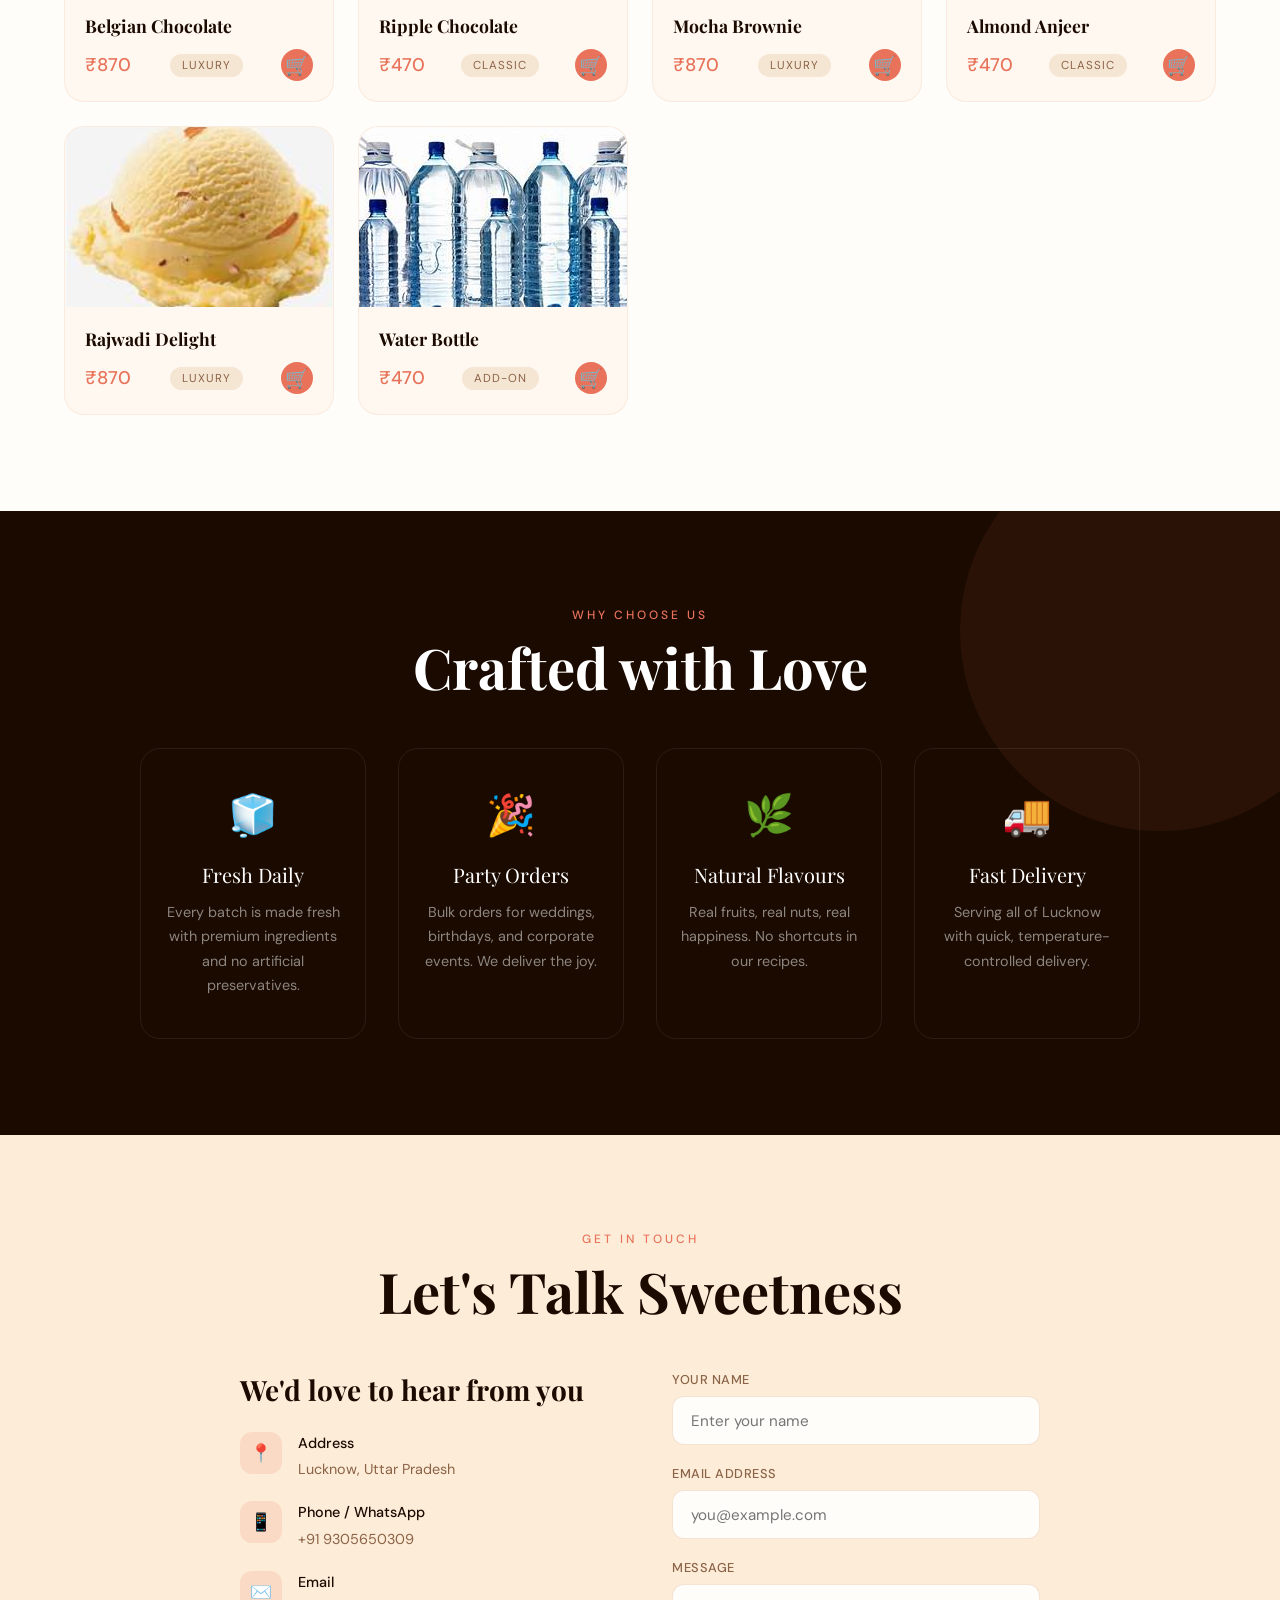
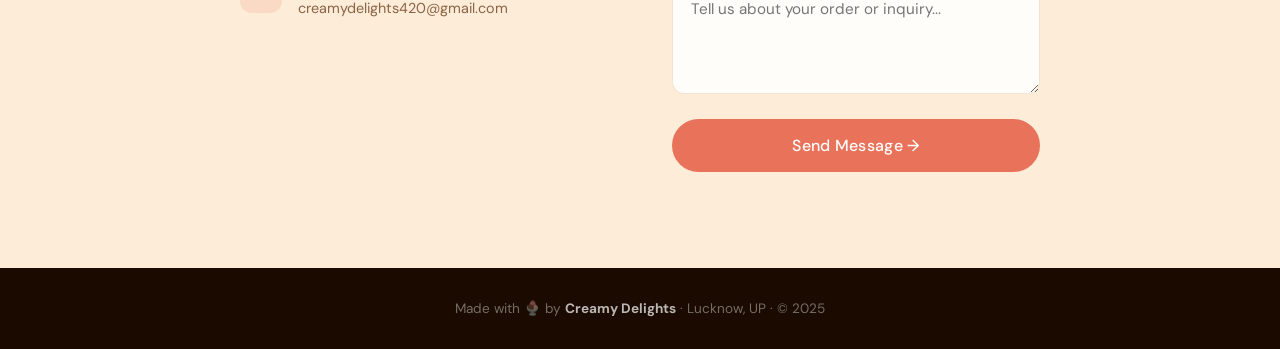
==== commit 7c9bee5a: "rate-updated" ====
--- a/creamy_delights_website.html
+++ b/creamy_delights_website.html
@@ -859,7 +859,7 @@
         </div>
         <div class="contact-item">
           <div class="contact-icon">📱</div>
-          <div class="contact-text"><strong>Phone / WhatsApp</strong>+91 9519754642</div>
+          <div class="contact-text"><strong>Phone / WhatsApp</strong>+91 9305650309</div>
         </div>
         <div class="contact-item">
           <div class="contact-icon">✉️</div>
@@ -882,7 +882,7 @@
   </footer>
 
   <!-- WHATSAPP -->
-  <a href="https://wa.me/919519754642" target="_blank" class="wa-float" title="Chat on WhatsApp">
+  <a href="https://wa.me/9305650309" target="_blank" class="wa-float" title="Chat on WhatsApp">
     <svg viewBox="0 0 24 24" xmlns="http://www.w3.org/2000/svg">
       <path
         d="M17.472 14.382c-.297-.149-1.758-.867-2.03-.967-.273-.099-.471-.148-.67.15-.197.297-.767.966-.94 1.164-.173.199-.347.223-.644.075-.297-.15-1.255-.463-2.39-1.475-.883-.788-1.48-1.761-1.653-2.059-.173-.297-.018-.458.13-.606.134-.133.298-.347.446-.52.149-.174.198-.298.298-.497.099-.198.05-.371-.025-.52-.075-.149-.669-1.612-.916-2.207-.242-.579-.487-.5-.669-.51-.173-.008-.371-.01-.57-.01-.198 0-.52.074-.792.372-.272.297-1.04 1.016-1.04 2.479 0 1.462 1.065 2.875 1.213 3.074.149.198 2.096 3.2 5.077 4.487.709.306 1.262.489 1.694.625.712.227 1.36.195 1.871.118.571-.085 1.758-.719 2.006-1.413.248-.694.248-1.289.173-1.413-.074-.124-.272-.198-.57-.347m-5.421 7.403h-.004a9.87 9.87 0 01-5.031-1.378l-.361-.214-3.741.982.998-3.648-.235-.374a9.86 9.86 0 01-1.51-5.26c.001-5.45 4.436-9.884 9.888-9.884 2.64 0 5.122 1.03 6.988 2.898a9.825 9.825 0 012.893 6.994c-.003 5.45-4.437 9.884-9.885 9.884m8.413-18.297A11.815 11.815 0 0012.05 0C5.495 0 .16 5.335.157 11.892c0 2.096.547 4.142 1.588 5.945L.057 24l6.305-1.654a11.882 11.882 0 005.683 1.448h.005c6.554 0 11.89-5.335 11.893-11.893a11.821 11.821 0 00-3.48-8.413z" />
@@ -891,32 +891,32 @@
 
   <script>
     const menuItems = [
-      { name: 'Vanilla', price: 340, image: 'images/Vanilla.jpg', tag: 'Classic' },
-      { name: 'Black Current', price: 570, image: 'images/BlackCurrent.jpeg', tag: 'Premium' },
-      { name: 'Strawberry', price: 340, image: 'images/Strawberry.jpg', tag: 'Classic' },
-      { name: 'Pista Kulfi', price: 570, image: 'images/Pista Kulfi.jpeg', tag: 'Premium' },
-      { name: 'Mango', price: 400, image: 'images/Mango.jpeg', tag: 'Seasonal' },
-      { name: 'Raj Bhogs', price: 570, image: 'images/Raj Bhogs.jpeg', tag: 'Premium' },
-      { name: 'Pineapple', price: 400, image: 'images/Pineapple.jpeg', tag: 'Seasonal' },
-      { name: 'American Nut', price: 640, image: 'images/American Nut.jpeg', tag: 'Premium' },
-      { name: 'Tutty Frutty', price: 400, image: 'images/Tutty Frutty.jpeg', tag: 'Seasonal' },
-      { name: 'Butter Scotch', price: 430, image: 'images/Butter Scotch.jpeg', tag: 'Classic' },
-      { name: 'Hazel Nut', price: 850, image: 'images/Hazel Nut.jpeg', tag: 'Luxury' },
-      { name: 'Chocolate Almond', price: 450, image: 'images/Chocolate Almond.jpeg', tag: 'Classic' },
-      { name: 'Choco Brownie', price: 850, image: 'images/Choco Brownie.jpeg', tag: 'Luxury' },
-      { name: 'Kaju Kishmish', price: 450, image: 'images/Kaju Kishmish.jpg', tag: 'Classic' },
-      { name: 'Bubble Gum', price: 850, image: 'images/Bubble Gum.jpeg', tag: 'Luxury' },
-      { name: 'Chip Chocolate', price: 450, image: 'images/Chip Chocolate.jpeg', tag: 'Classic' },
-      { name: 'Red Velvet', price: 850, image: 'images/Red Velvet.jpg', tag: 'Luxury' },
-      { name: 'Pista Badam', price: 450, image: 'images/Pista Badam.jpeg', tag: 'Classic' },
-      { name: 'Cream n Cookies', price: 850, image: 'images/Cream n Cookies.jpg', tag: 'Luxury' },
-      { name: 'Rajwari Gulab', price: 450, image: 'images/Rajwari Gulab.jpg', tag: 'Classic' },
-      { name: 'Belgian Chocolate', price: 850, image: 'images/Belgian Chocolate.webp', tag: 'Luxury' },
-      { name: 'Ripple Chocolate', price: 450, image: 'images/Ripple Chocolate.jpg', tag: 'Classic' },
-      { name: 'Mocha Brownie', price: 850, image: 'images/Mocha Brownie.jpg', tag: 'Luxury' },
-      { name: 'Almond Anjeer', price: 450, image: 'images/Almond Anjeer.webp', tag: 'Classic' },
-      { name: 'Rajwadi Delight', price: 850, image: 'images/Rajwadi Delight.jpg', tag: 'Luxury' },
-      { name: 'Water Bottle', price: 450, image: 'images/Water Bottle.jpg', tag: 'Add-on' },
+      { name: 'Vanilla', price: 350, image: 'images/Vanilla.jpg', tag: 'Classic' },
+      { name: 'Black Current', price: 590, image: 'images/BlackCurrent.jpeg', tag: 'Premium' },
+      { name: 'Strawberry', price: 350, image: 'images/Strawberry.jpg', tag: 'Classic' },
+      { name: 'Pista Kulfi', price: 600, image: 'images/Pista Kulfi.jpeg', tag: 'Premium' },
+      { name: 'Mango', price: 420, image: 'images/Mango.jpeg', tag: 'Seasonal' },
+      { name: 'Raj Bhogs', price: 600, image: 'images/Raj Bhogs.jpeg', tag: 'Premium' },
+      { name: 'Pineapple', price: 420, image: 'images/Pineapple.jpeg', tag: 'Seasonal' },
+      { name: 'American Nut', price: 650, image: 'images/American Nut.jpeg', tag: 'Premium' },
+      { name: 'Tutty Frutty', price: 450, image: 'images/Tutty Frutty.jpeg', tag: 'Seasonal' },
+      { name: 'Butter Scotch', price: 450, image: 'images/Butter Scotch.jpeg', tag: 'Classic' },
+      { name: 'Hazel Nut', price: 900, image: 'images/Hazel Nut.jpeg', tag: 'Luxury' },
+      { name: 'Chocolate Almond', price: 470, image: 'images/Chocolate Almond.jpeg', tag: 'Classic' },
+      { name: 'Choco Brownie', price: 870, image: 'images/Choco Brownie.jpeg', tag: 'Luxury' },
+      { name: 'Kaju Kishmish', price: 500, image: 'images/Kaju Kishmish.jpg', tag: 'Classic' },
+      { name: 'Bubble Gum', price: 900, image: 'images/Bubble Gum.jpeg', tag: 'Luxury' },
+      { name: 'Chip Chocolate', price: 500, image: 'images/Chip Chocolate.jpeg', tag: 'Classic' },
+      { name: 'Red Velvet', price: 880, image: 'images/Red Velvet.jpg', tag: 'Luxury' },
+      { name: 'Pista Badam', price: 470, image: 'images/Pista Badam.jpeg', tag: 'Classic' },
+      { name: 'Cream n Cookies', price: 870, image: 'images/Cream n Cookies.jpg', tag: 'Luxury' },
+      { name: 'Rajwari Gulab', price: 470, image: 'images/Rajwari Gulab.jpg', tag: 'Classic' },
+      { name: 'Belgian Chocolate', price: 870, image: 'images/Belgian Chocolate.webp', tag: 'Luxury' },
+      { name: 'Ripple Chocolate', price: 470, image: 'images/Ripple Chocolate.jpg', tag: 'Classic' },
+      { name: 'Mocha Brownie', price: 870, image: 'images/Mocha Brownie.jpg', tag: 'Luxury' },
+      { name: 'Almond Anjeer', price: 470, image: 'images/Almond Anjeer.webp', tag: 'Classic' },
+      { name: 'Rajwadi Delight', price: 870, image: 'images/Rajwadi Delight.jpg', tag: 'Luxury' },
+      { name: 'Water Bottle', price: 470, image: 'images/Water Bottle.jpg', tag: 'Add-on' },
     ];
 
     function renderMenu(items) {
@@ -987,7 +987,7 @@
       btn.style.background = '#25D366';
 
       let fullMessage = `Hello, I am ${name}.\nEmail: ${email.value}\nMessage: ${message.value}`;
-      let phoneNumber = "919519754642";
+      let phoneNumber = "919305650309";
 
       let url = `https://wa.me/${phoneNumber}?text=${encodeURIComponent(fullMessage)}`;
 
@@ -1022,7 +1022,7 @@
     function openWhatsApp(name) {
 
       let message = `Hello, I want ${name} from Creamy Delights. Please let me know the details.`;
-      let phoneNumber = "919519754642";
+      let phoneNumber = "919305650309";
 
       let url = `https://wa.me/${phoneNumber}?text=${encodeURIComponent(message)}`;
 
